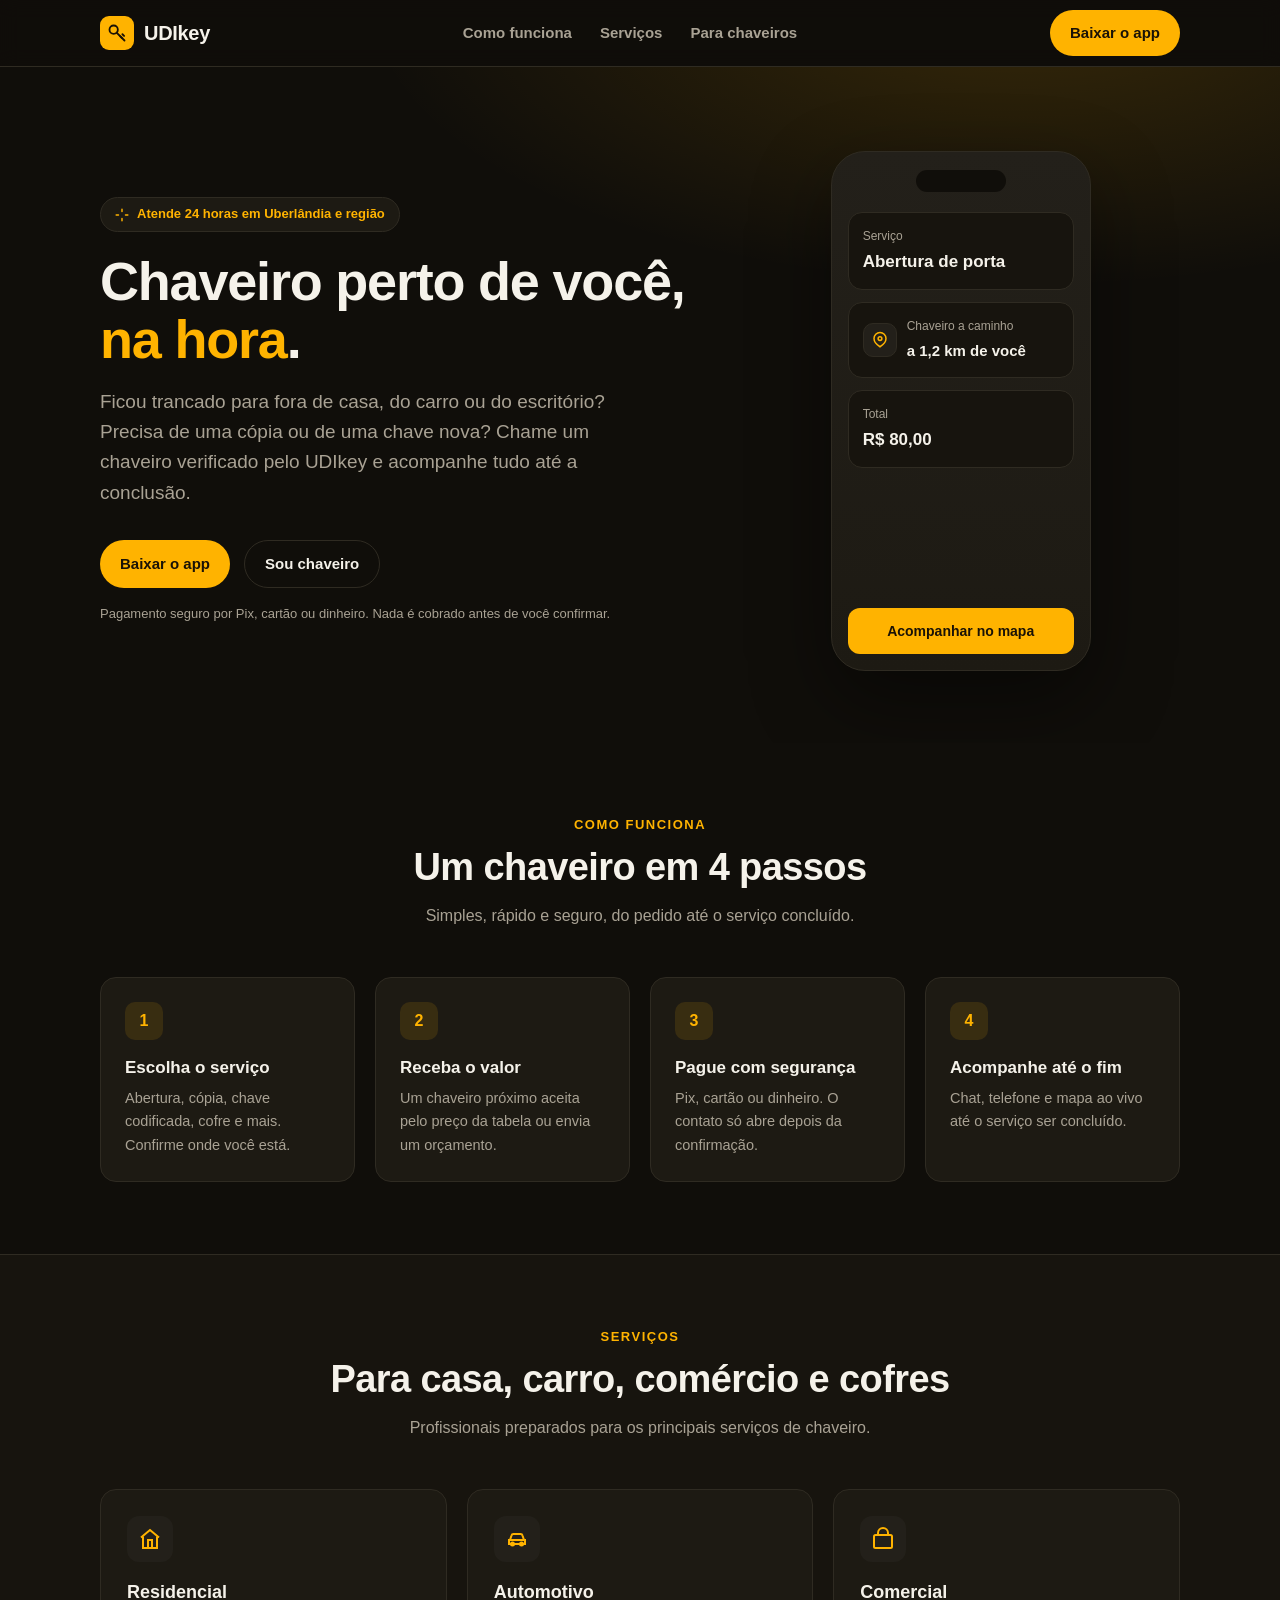
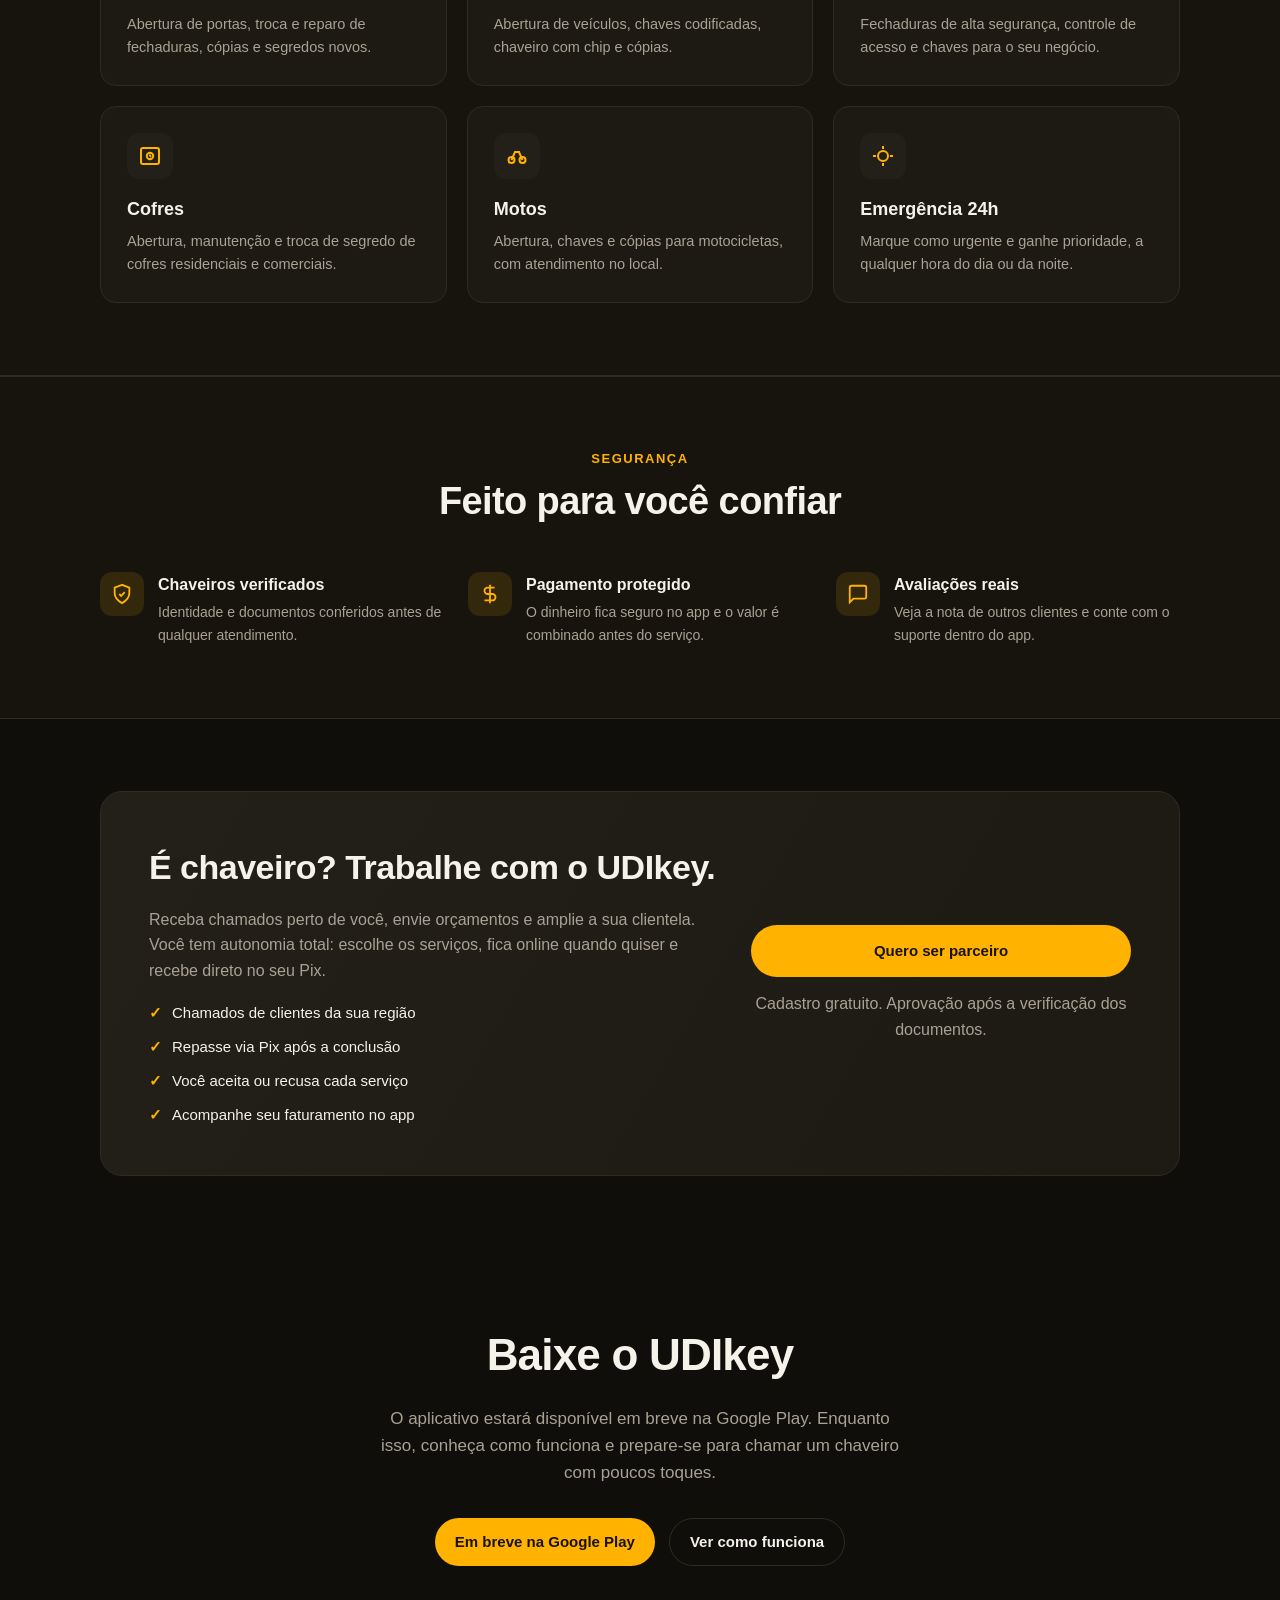
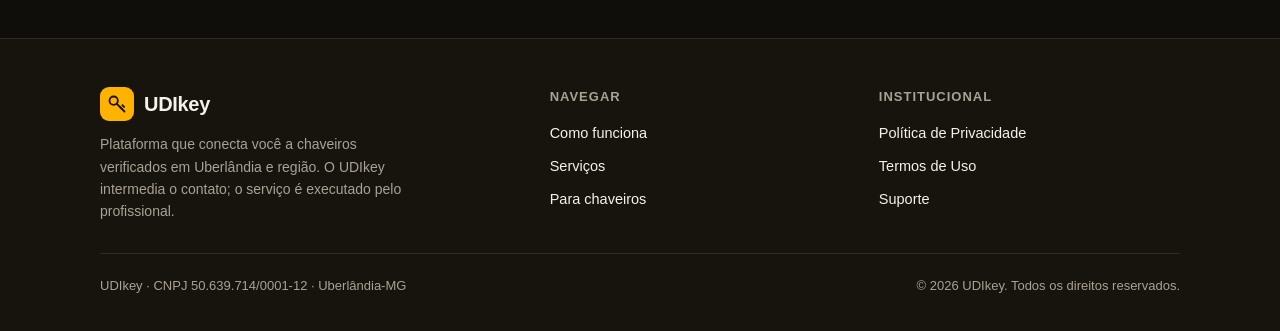
==== index.html @ 993cfc3c "Site publico udikey.com: landing + privacidade + termos (estatico)" ====
<!DOCTYPE html>
<html lang="pt-BR">
<head>
  <meta charset="UTF-8" />
  <meta name="viewport" content="width=device-width, initial-scale=1.0" />
  <title>UDIkey - Chaveiro perto de você, na hora</title>
  <meta name="description" content="O UDIkey conecta você a chaveiros verificados em Uberlândia e região. Abertura, cópia de chave, chave codificada, cofres e mais, com pagamento seguro e acompanhamento em tempo real." />
  <meta name="theme-color" content="#100e0a" />
  <meta property="og:title" content="UDIkey - Chaveiro perto de você, na hora" />
  <meta property="og:description" content="Chaveiros verificados em Uberlândia e região, com pagamento seguro dentro do app." />
  <meta property="og:type" content="website" />
  <meta property="og:url" content="https://udikey.com/" />
  <link rel="canonical" href="https://udikey.com/" />
  <link rel="stylesheet" href="/style.css" />
</head>
<body>
  <header class="nav">
    <div class="wrap nav-inner">
      <a class="brand" href="/">
        <span class="logo" aria-hidden="true">
          <svg width="20" height="20" viewBox="0 0 24 24" fill="none" stroke="#1a1206" stroke-width="2.2" stroke-linecap="round" stroke-linejoin="round">
            <circle cx="8" cy="8" r="5" /><path d="M11.5 11.5 21 21" /><path d="M16 16l2 2" /><path d="M18.5 13.5l2 2" />
          </svg>
        </span>
        UDIkey
      </a>
      <nav class="nav-links">
        <a href="#como-funciona">Como funciona</a>
        <a href="#servicos">Serviços</a>
        <a href="#chaveiros">Para chaveiros</a>
      </nav>
      <a class="btn" href="#baixar">Baixar o app</a>
    </div>
  </header>

  <main>
    <!-- HERO -->
    <section class="hero">
      <div class="wrap hero-grid">
        <div>
          <span class="badge">
            <svg width="14" height="14" viewBox="0 0 24 24" fill="none" stroke="#ffb300" stroke-width="2.5" stroke-linecap="round"><path d="M12 2v4M12 18v4M2 12h4M18 12h4"/></svg>
            Atende 24 horas em Uberlândia e região
          </span>
          <h1>Chaveiro perto de você, <span class="gold">na hora</span>.</h1>
          <p class="sub">Ficou trancado para fora de casa, do carro ou do escritório? Precisa de uma cópia ou de uma chave nova? Chame um chaveiro verificado pelo UDIkey e acompanhe tudo até a conclusão.</p>
          <div class="hero-cta">
            <a class="btn" href="#baixar">Baixar o app</a>
            <a class="btn ghost" href="#chaveiros">Sou chaveiro</a>
          </div>
          <p class="hero-note">Pagamento seguro por Pix, cartão ou dinheiro. Nada é cobrado antes de você confirmar.</p>
        </div>

        <div class="phone" aria-hidden="true">
          <div class="notch"></div>
          <div class="card">
            <div class="k">Serviço</div>
            <div class="v">Abertura de porta</div>
          </div>
          <div class="card row">
            <span class="dot">
              <svg width="18" height="18" viewBox="0 0 24 24" fill="none" stroke="#ffb300" stroke-width="2"><path d="M20 10c0 6-8 11-8 11S4 16 4 10a8 8 0 0 1 16 0Z"/><circle cx="12" cy="10" r="2.5"/></svg>
            </span>
            <div>
              <div class="k">Chaveiro a caminho</div>
              <div class="v" style="font-size:15px">a 1,2 km de você</div>
            </div>
          </div>
          <div class="card">
            <div class="k">Total</div>
            <div class="v">R$ 80,00</div>
          </div>
          <div style="flex:1"></div>
          <div class="pill">Acompanhar no mapa</div>
        </div>
      </div>
    </section>

    <!-- COMO FUNCIONA -->
    <section id="como-funciona">
      <div class="wrap">
        <div class="section-head">
          <div class="eyebrow">Como funciona</div>
          <h2>Um chaveiro em 4 passos</h2>
          <p>Simples, rápido e seguro, do pedido até o serviço concluído.</p>
        </div>
        <div class="steps">
          <div class="step"><div class="num">1</div><h3>Escolha o serviço</h3><p>Abertura, cópia, chave codificada, cofre e mais. Confirme onde você está.</p></div>
          <div class="step"><div class="num">2</div><h3>Receba o valor</h3><p>Um chaveiro próximo aceita pelo preço da tabela ou envia um orçamento.</p></div>
          <div class="step"><div class="num">3</div><h3>Pague com segurança</h3><p>Pix, cartão ou dinheiro. O contato só abre depois da confirmação.</p></div>
          <div class="step"><div class="num">4</div><h3>Acompanhe até o fim</h3><p>Chat, telefone e mapa ao vivo até o serviço ser concluído.</p></div>
        </div>
      </div>
    </section>

    <!-- SERVIÇOS -->
    <section id="servicos" style="background:var(--bg-2);border-top:1px solid var(--border);border-bottom:1px solid var(--border)">
      <div class="wrap">
        <div class="section-head">
          <div class="eyebrow">Serviços</div>
          <h2>Para casa, carro, comércio e cofres</h2>
          <p>Profissionais preparados para os principais serviços de chaveiro.</p>
        </div>
        <div class="cards">
          <div class="svc">
            <div class="ic"><svg width="24" height="24" viewBox="0 0 24 24" fill="none" stroke="#ffb300" stroke-width="2"><path d="M3 10.5 12 3l9 7.5"/><path d="M5 9.5V21h14V9.5"/><rect x="10" y="13" width="4" height="8"/></svg></div>
            <h3>Residencial</h3><p>Abertura de portas, troca e reparo de fechaduras, cópias e segredos novos.</p>
          </div>
          <div class="svc">
            <div class="ic"><svg width="24" height="24" viewBox="0 0 24 24" fill="none" stroke="#ffb300" stroke-width="2"><path d="M5 13l1.5-4.5A2 2 0 0 1 8.4 7h7.2a2 2 0 0 1 1.9 1.5L19 13"/><path d="M4 13h16v4H4z"/><circle cx="7.5" cy="17" r="1.5"/><circle cx="16.5" cy="17" r="1.5"/></svg></div>
            <h3>Automotivo</h3><p>Abertura de veículos, chaves codificadas, chaveiro com chip e cópias.</p>
          </div>
          <div class="svc">
            <div class="ic"><svg width="24" height="24" viewBox="0 0 24 24" fill="none" stroke="#ffb300" stroke-width="2"><rect x="3" y="8" width="18" height="13" rx="1.5"/><path d="M7 8V6a5 5 0 0 1 10 0v2"/></svg></div>
            <h3>Comercial</h3><p>Fechaduras de alta segurança, controle de acesso e chaves para o seu negócio.</p>
          </div>
          <div class="svc">
            <div class="ic"><svg width="24" height="24" viewBox="0 0 24 24" fill="none" stroke="#ffb300" stroke-width="2"><rect x="3" y="4" width="18" height="16" rx="2"/><circle cx="12" cy="12" r="3.2"/><path d="M12 12v-1.5M12 12l1 1"/></svg></div>
            <h3>Cofres</h3><p>Abertura, manutenção e troca de segredo de cofres residenciais e comerciais.</p>
          </div>
          <div class="svc">
            <div class="ic"><svg width="24" height="24" viewBox="0 0 24 24" fill="none" stroke="#ffb300" stroke-width="2"><circle cx="6.5" cy="16" r="3"/><circle cx="17.5" cy="16" r="3"/><path d="M6.5 16 10 8h4l3.5 8"/><path d="M10 8h5"/></svg></div>
            <h3>Motos</h3><p>Abertura, chaves e cópias para motocicletas, com atendimento no local.</p>
          </div>
          <div class="svc">
            <div class="ic"><svg width="24" height="24" viewBox="0 0 24 24" fill="none" stroke="#ffb300" stroke-width="2"><path d="M12 2v3M12 19v3M2 12h3M19 12h3"/><circle cx="12" cy="12" r="5"/></svg></div>
            <h3>Emergência 24h</h3><p>Marque como urgente e ganhe prioridade, a qualquer hora do dia ou da noite.</p>
          </div>
        </div>
      </div>
    </section>

    <!-- CONFIANÇA -->
    <section class="trust">
      <div class="wrap">
        <div class="section-head">
          <div class="eyebrow">Segurança</div>
          <h2>Feito para você confiar</h2>
        </div>
        <div class="trust-grid">
          <div class="trust-item">
            <span class="ic"><svg width="22" height="22" viewBox="0 0 24 24" fill="none" stroke="#ffb300" stroke-width="2"><path d="M12 2 4 5v6c0 5 3.5 8.5 8 11 4.5-2.5 8-6 8-11V5l-8-3Z"/><path d="m9 12 2 2 4-4"/></svg></span>
            <div><h3>Chaveiros verificados</h3><p>Identidade e documentos conferidos antes de qualquer atendimento.</p></div>
          </div>
          <div class="trust-item">
            <span class="ic"><svg width="22" height="22" viewBox="0 0 24 24" fill="none" stroke="#ffb300" stroke-width="2"><path d="M12 2v20"/><path d="M17 5H9.5a3.5 3.5 0 0 0 0 7h5a3.5 3.5 0 0 1 0 7H6"/></svg></span>
            <div><h3>Pagamento protegido</h3><p>O dinheiro fica seguro no app e o valor é combinado antes do serviço.</p></div>
          </div>
          <div class="trust-item">
            <span class="ic"><svg width="22" height="22" viewBox="0 0 24 24" fill="none" stroke="#ffb300" stroke-width="2"><path d="M21 15a2 2 0 0 1-2 2H7l-4 4V5a2 2 0 0 1 2-2h14a2 2 0 0 1 2 2Z"/></svg></span>
            <div><h3>Avaliações reais</h3><p>Veja a nota de outros clientes e conte com o suporte dentro do app.</p></div>
          </div>
        </div>
      </div>
    </section>

    <!-- PARA CHAVEIROS -->
    <section id="chaveiros" class="partner">
      <div class="wrap">
        <div class="partner-box">
          <div>
            <h2>É chaveiro? Trabalhe com o UDIkey.</h2>
            <p>Receba chamados perto de você, envie orçamentos e amplie a sua clientela. Você tem autonomia total: escolhe os serviços, fica online quando quiser e recebe direto no seu Pix.</p>
            <ul class="partner-list">
              <li><span class="check">✓</span> Chamados de clientes da sua região</li>
              <li><span class="check">✓</span> Repasse via Pix após a conclusão</li>
              <li><span class="check">✓</span> Você aceita ou recusa cada serviço</li>
              <li><span class="check">✓</span> Acompanhe seu faturamento no app</li>
            </ul>
          </div>
          <div style="text-align:center">
            <a class="btn" href="#baixar" style="width:100%;padding:14px">Quero ser parceiro</a>
            <p class="hero-note" style="margin-top:14px">Cadastro gratuito. Aprovação após a verificação dos documentos.</p>
          </div>
        </div>
      </div>
    </section>

    <!-- CTA FINAL / BAIXAR -->
    <section id="baixar" class="final">
      <div class="wrap">
        <h2>Baixe o UDIkey</h2>
        <p>O aplicativo estará disponível em breve na Google Play. Enquanto isso, conheça como funciona e prepare-se para chamar um chaveiro com poucos toques.</p>
        <div class="hero-cta" style="justify-content:center">
          <a class="btn" href="#" aria-disabled="true">Em breve na Google Play</a>
          <a class="btn ghost" href="#como-funciona">Ver como funciona</a>
        </div>
      </div>
    </section>
  </main>

  <footer class="ft">
    <div class="wrap">
      <div class="ft-grid">
        <div class="ft-brand">
          <a class="brand" href="/">
            <span class="logo" aria-hidden="true">
              <svg width="20" height="20" viewBox="0 0 24 24" fill="none" stroke="#1a1206" stroke-width="2.2" stroke-linecap="round" stroke-linejoin="round"><circle cx="8" cy="8" r="5"/><path d="M11.5 11.5 21 21"/><path d="M16 16l2 2"/><path d="M18.5 13.5l2 2"/></svg>
            </span>
            UDIkey
          </a>
          <p>Plataforma que conecta você a chaveiros verificados em Uberlândia e região. O UDIkey intermedia o contato; o serviço é executado pelo profissional.</p>
        </div>
        <div class="ft-col">
          <h4>Navegar</h4>
          <a href="#como-funciona">Como funciona</a>
          <a href="#servicos">Serviços</a>
          <a href="#chaveiros">Para chaveiros</a>
        </div>
        <div class="ft-col">
          <h4>Institucional</h4>
          <a href="/privacidade">Política de Privacidade</a>
          <a href="/termos">Termos de Uso</a>
          <a href="mailto:udikeysuporte@gmail.com">Suporte</a>
        </div>
      </div>
      <div class="ft-bottom">
        <span>UDIkey &middot; CNPJ 50.639.714/0001-12 &middot; Uberlândia-MG</span>
        <span>&copy; 2026 UDIkey. Todos os direitos reservados.</span>
      </div>
    </div>
  </footer>
</body>
</html>
---- style.css ----
/* UDIkey - site público (udikey.com). Design system: escuro + dourado, igual ao app. */
:root {
  --gold: #ffb300;
  --gold-soft: #ffca4d;
  --bg: #100e0a;
  --bg-2: #17140e;
  --surface: #1d1a13;
  --surface-2: #23201a;
  --border: #2f2b22;
  --text: #f5f2ea;
  --muted: #a9a294;
  --dark-ink: #1a1206;
  --max: 1120px;
  --radius: 16px;
}

* { box-sizing: border-box; margin: 0; padding: 0; }
html { scroll-behavior: smooth; }
body {
  background: var(--bg);
  color: var(--text);
  font-family: -apple-system, BlinkMacSystemFont, "Segoe UI", Roboto, Helvetica, Arial, sans-serif;
  line-height: 1.6;
  -webkit-font-smoothing: antialiased;
}
a { color: inherit; text-decoration: none; }
.wrap { width: 100%; max-width: var(--max); margin: 0 auto; padding: 0 20px; }
.gold { color: var(--gold); }

/* ---------- Header ---------- */
header.nav {
  position: sticky; top: 0; z-index: 50;
  background: rgba(16, 14, 10, 0.85);
  backdrop-filter: blur(10px);
  border-bottom: 1px solid var(--border);
}
.nav-inner { display: flex; align-items: center; justify-content: space-between; height: 66px; }
.brand { display: flex; align-items: center; gap: 10px; font-weight: 800; font-size: 20px; letter-spacing: -0.3px; }
.brand .logo { width: 34px; height: 34px; border-radius: 9px; background: var(--gold); display: flex; align-items: center; justify-content: center; }
.nav-links { display: flex; align-items: center; gap: 28px; }
.nav-links a { color: var(--muted); font-size: 15px; font-weight: 600; transition: color .15s; }
.nav-links a:hover { color: var(--text); }
.btn {
  display: inline-flex; align-items: center; justify-content: center; gap: 8px;
  background: var(--gold); color: var(--dark-ink);
  font-weight: 800; font-size: 15px;
  padding: 11px 20px; border-radius: 999px; border: none; cursor: pointer;
  transition: transform .12s, background .15s;
}
.btn:hover { background: var(--gold-soft); transform: translateY(-1px); }
.btn.ghost { background: transparent; color: var(--text); border: 1px solid var(--border); }
.btn.ghost:hover { border-color: var(--gold); color: var(--gold); background: transparent; }
.menu-toggle { display: none; }

/* ---------- Hero ---------- */
.hero { position: relative; overflow: hidden; padding: 84px 0 72px; }
.hero::before {
  content: ""; position: absolute; inset: 0;
  background: radial-gradient(1100px 480px at 80% -10%, rgba(255,179,0,0.16), transparent 60%);
  pointer-events: none;
}
.hero-grid { position: relative; display: grid; grid-template-columns: 1.15fr 0.85fr; gap: 48px; align-items: center; }
.badge {
  display: inline-flex; align-items: center; gap: 8px;
  background: var(--surface); border: 1px solid var(--border);
  color: var(--gold); font-weight: 700; font-size: 13px;
  padding: 6px 14px; border-radius: 999px; margin-bottom: 20px;
}
.hero h1 { font-size: clamp(34px, 5vw, 54px); line-height: 1.08; letter-spacing: -1.2px; font-weight: 900; }
.hero p.sub { margin-top: 18px; font-size: clamp(16px, 2vw, 19px); color: var(--muted); max-width: 540px; }
.hero-cta { margin-top: 32px; display: flex; gap: 14px; flex-wrap: wrap; }
.hero-note { margin-top: 16px; font-size: 13px; color: var(--muted); }

/* Cartão-telefone ilustrativo */
.phone {
  justify-self: center;
  width: 260px; height: 520px;
  background: linear-gradient(180deg, var(--surface-2), var(--surface));
  border: 1px solid var(--border); border-radius: 34px;
  box-shadow: 0 30px 80px rgba(0,0,0,0.45); padding: 16px;
  display: flex; flex-direction: column; gap: 12px;
}
.phone .notch { width: 90px; height: 22px; border-radius: 999px; background: var(--bg); margin: 2px auto 8px; }
.phone .card { background: var(--bg-2); border: 1px solid var(--border); border-radius: 14px; padding: 14px; }
.phone .card .k { font-size: 12px; color: var(--muted); }
.phone .card .v { font-size: 17px; font-weight: 800; margin-top: 2px; }
.phone .pill { background: var(--gold); color: var(--dark-ink); font-weight: 800; text-align: center; padding: 12px; border-radius: 12px; font-size: 14px; }
.phone .row { display: flex; align-items: center; gap: 10px; }
.phone .dot { width: 34px; height: 34px; border-radius: 10px; background: var(--surface-2); border: 1px solid var(--border); display: flex; align-items: center; justify-content: center; }

/* ---------- Seções ---------- */
section { padding: 72px 0; }
.section-head { text-align: center; max-width: 640px; margin: 0 auto 48px; }
.section-head .eyebrow { color: var(--gold); font-weight: 800; font-size: 13px; letter-spacing: 1.5px; text-transform: uppercase; }
.section-head h2 { font-size: clamp(26px, 3.4vw, 38px); line-height: 1.15; letter-spacing: -0.6px; margin-top: 10px; font-weight: 900; }
.section-head p { color: var(--muted); margin-top: 14px; font-size: 16px; }

.steps { display: grid; grid-template-columns: repeat(4, 1fr); gap: 20px; }
.step { background: var(--surface); border: 1px solid var(--border); border-radius: var(--radius); padding: 24px; }
.step .num { width: 38px; height: 38px; border-radius: 10px; background: rgba(255,179,0,0.12); color: var(--gold); font-weight: 900; display: flex; align-items: center; justify-content: center; margin-bottom: 14px; }
.step h3 { font-size: 17px; margin-bottom: 6px; }
.step p { color: var(--muted); font-size: 14.5px; }

.cards { display: grid; grid-template-columns: repeat(3, 1fr); gap: 20px; }
.svc { background: var(--surface); border: 1px solid var(--border); border-radius: var(--radius); padding: 26px; transition: border-color .15s, transform .15s; }
.svc:hover { border-color: var(--gold); transform: translateY(-3px); }
.svc .ic { width: 46px; height: 46px; border-radius: 12px; background: var(--surface-2); display: flex; align-items: center; justify-content: center; margin-bottom: 16px; }
.svc h3 { font-size: 18px; margin-bottom: 6px; }
.svc p { color: var(--muted); font-size: 14.5px; }

/* Confiança */
.trust { background: var(--bg-2); border-top: 1px solid var(--border); border-bottom: 1px solid var(--border); }
.trust-grid { display: grid; grid-template-columns: repeat(3, 1fr); gap: 24px; }
.trust-item { display: flex; gap: 14px; }
.trust-item .ic { flex: 0 0 auto; width: 44px; height: 44px; border-radius: 12px; background: rgba(255,179,0,0.12); color: var(--gold); display: flex; align-items: center; justify-content: center; }
.trust-item h3 { font-size: 16px; margin-bottom: 4px; }
.trust-item p { color: var(--muted); font-size: 14px; }

/* Para chaveiros */
.partner { position: relative; }
.partner-box {
  background: linear-gradient(120deg, var(--surface-2), var(--surface));
  border: 1px solid var(--border); border-radius: 22px;
  padding: 48px; display: grid; grid-template-columns: 1.2fr 0.8fr; gap: 32px; align-items: center;
}
.partner-box h2 { font-size: clamp(24px, 3vw, 34px); letter-spacing: -0.5px; font-weight: 900; }
.partner-box p { color: var(--muted); margin-top: 12px; font-size: 16px; }
.partner-list { margin-top: 18px; display: flex; flex-direction: column; gap: 10px; }
.partner-list li { list-style: none; display: flex; align-items: center; gap: 10px; color: var(--text); font-size: 15px; }
.partner-list .check { color: var(--gold); font-weight: 900; }

/* CTA final */
.final { text-align: center; }
.final h2 { font-size: clamp(28px, 4vw, 44px); letter-spacing: -0.8px; font-weight: 900; }
.final p { color: var(--muted); margin: 14px auto 28px; max-width: 520px; font-size: 17px; }

/* Footer */
footer.ft { border-top: 1px solid var(--border); background: var(--bg-2); padding: 48px 0 34px; }
.ft-grid { display: grid; grid-template-columns: 1.4fr 1fr 1fr; gap: 28px; margin-bottom: 30px; }
.ft-brand p { color: var(--muted); font-size: 14px; margin-top: 12px; max-width: 320px; }
.ft-col h4 { font-size: 13px; text-transform: uppercase; letter-spacing: 1px; color: var(--muted); margin-bottom: 14px; }
.ft-col a { display: block; color: var(--text); font-size: 14.5px; margin-bottom: 10px; }
.ft-col a:hover { color: var(--gold); }
.ft-bottom { border-top: 1px solid var(--border); padding-top: 22px; display: flex; justify-content: space-between; gap: 12px; flex-wrap: wrap; color: var(--muted); font-size: 13px; }

/* Páginas legais */
.legal { padding: 56px 0 72px; }
.legal .doc { max-width: 780px; margin: 0 auto; }
.legal h1 { font-size: 32px; letter-spacing: -0.5px; font-weight: 900; }
.legal .updated { color: var(--muted); font-size: 14px; margin-top: 6px; }
.legal .tabs { display: flex; gap: 10px; margin: 26px 0 8px; flex-wrap: wrap; }
.legal .tabs a { border: 1px solid var(--border); border-radius: 999px; padding: 8px 18px; font-weight: 700; font-size: 14px; color: var(--muted); }
.legal .tabs a.on { background: var(--gold); color: var(--dark-ink); border-color: var(--gold); }
.legal section.blk { padding: 22px 0; border-bottom: 1px solid var(--border); }
.legal section.blk:last-child { border-bottom: none; }
.legal h2 { color: var(--gold); font-size: 18px; margin-bottom: 10px; }
.legal p { color: var(--text); margin-bottom: 10px; font-size: 15px; }
.legal .back { display: inline-flex; align-items: center; gap: 6px; color: var(--muted); font-weight: 700; font-size: 14px; margin-bottom: 18px; }
.legal .back:hover { color: var(--gold); }

@media (max-width: 900px) {
  .hero-grid { grid-template-columns: 1fr; gap: 36px; }
  .phone { display: none; }
  .steps { grid-template-columns: repeat(2, 1fr); }
  .cards { grid-template-columns: 1fr 1fr; }
  .trust-grid { grid-template-columns: 1fr; }
  .partner-box { grid-template-columns: 1fr; padding: 32px; }
  .nav-links { display: none; }
}
@media (max-width: 560px) {
  .cards, .steps { grid-template-columns: 1fr; }
  .ft-grid { grid-template-columns: 1fr; }
  section { padding: 54px 0; }
}
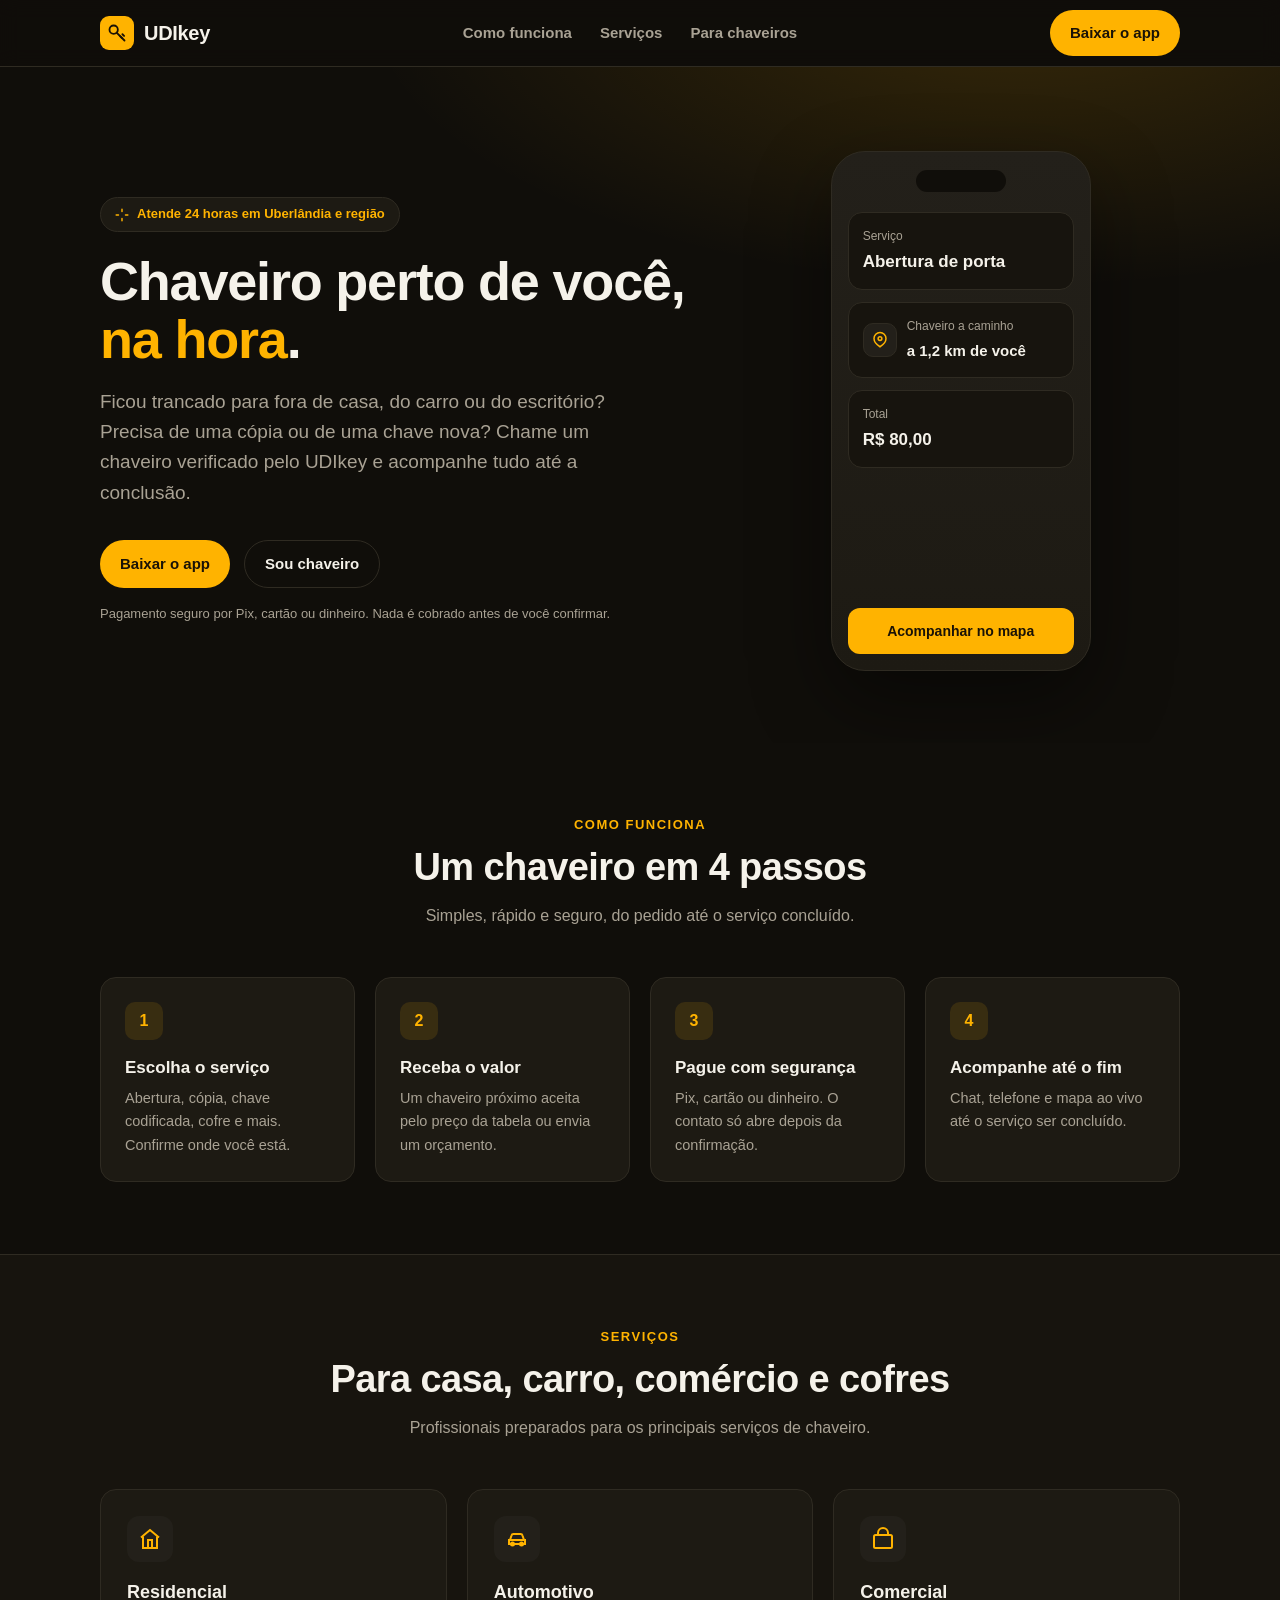
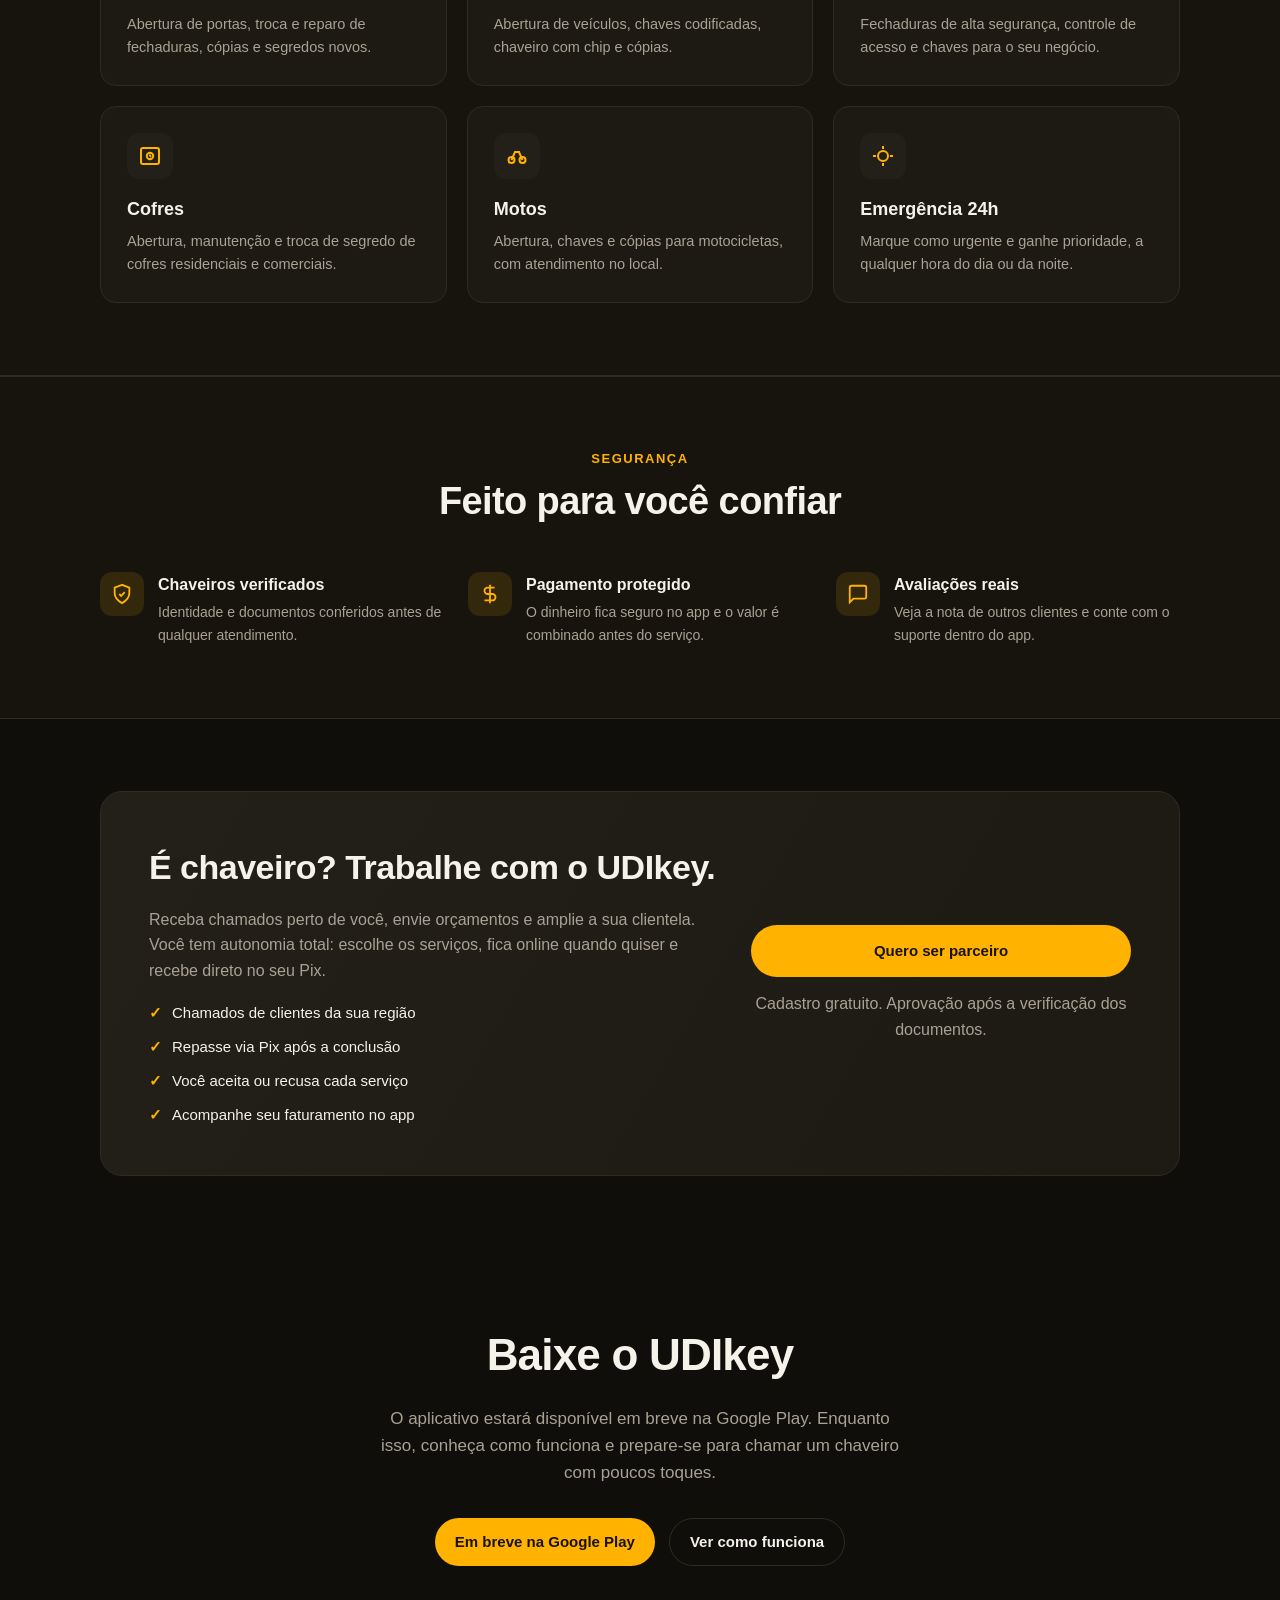
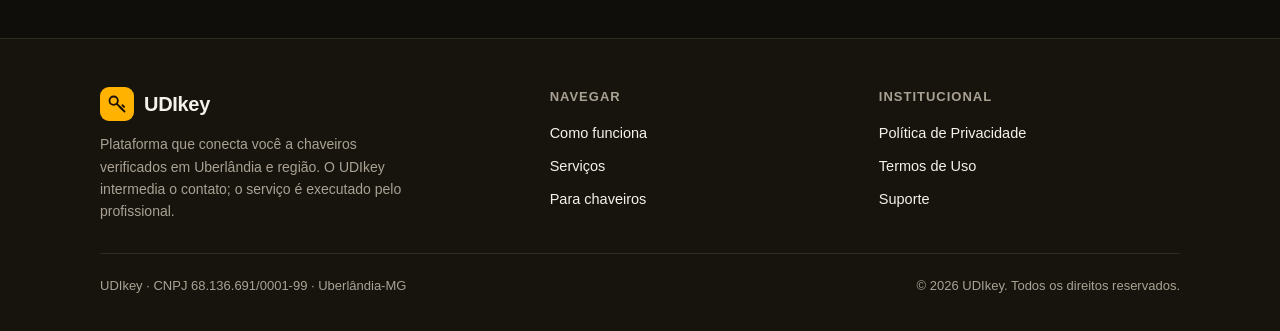
==== commit 414a6312: "Pagina de exclusao de conta + CNPJ da UDIKEY LTDA EXCLUIR-CONTA: o Google Play exige uma URL PUBLICA" ====
--- a/index.html
+++ b/index.html
@@ -12,6 +12,7 @@
   <meta property="og:url" content="https://udikey.com/" />
   <link rel="canonical" href="https://udikey.com/" />
   <link rel="stylesheet" href="/style.css" />
+  <script src="/t.js" defer></script>
 </head>
 <body>
   <header class="nav">
@@ -215,7 +216,7 @@
         </div>
       </div>
       <div class="ft-bottom">
-        <span>UDIkey &middot; CNPJ 50.639.714/0001-12 &middot; Uberlândia-MG</span>
+        <span>UDIkey &middot; CNPJ 68.136.691/0001-99 &middot; Uberlândia-MG</span>
         <span>&copy; 2026 UDIkey. Todos os direitos reservados.</span>
       </div>
     </div>
